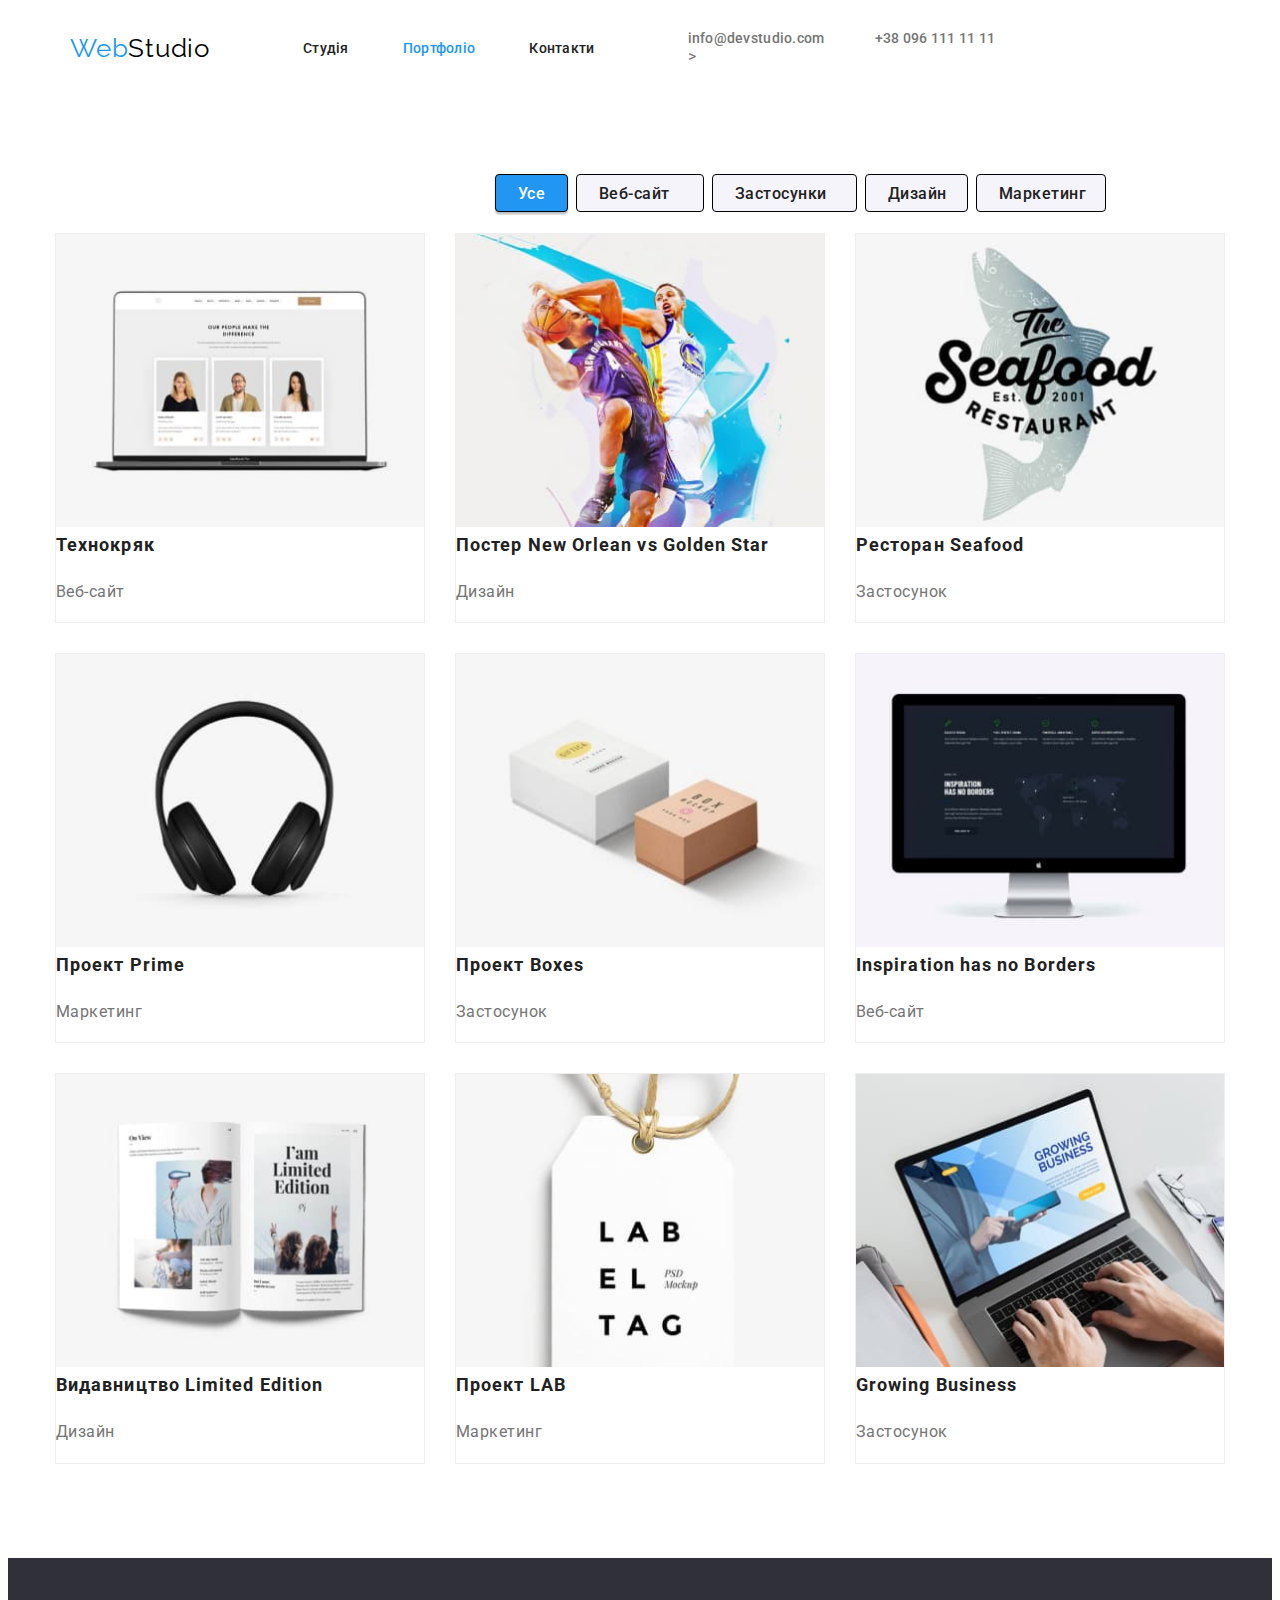
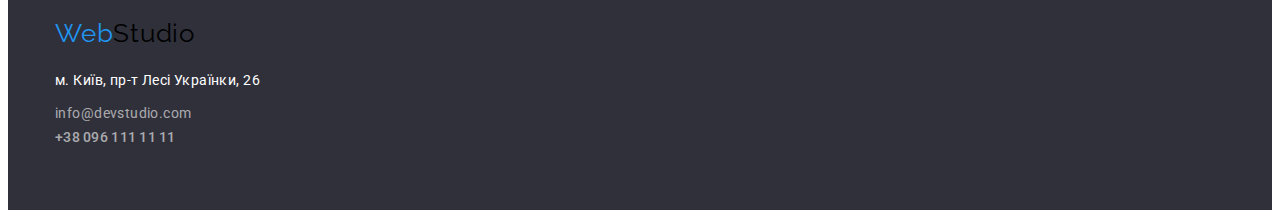
==== portfolio.html @ fc5a06bf "add model" ====
<!DOCTYPE html>
<html lang="en">
<head>
    <meta charset="UTF-8">
    <meta http-equiv="X-UA-Compatible" content="IE=edge">
    <meta name="viewport" content="width=device-width, initial-scale=1.0">
    <title>Портфоліо</title>
    <link rel="stylesheet" href="node_modules/modern-normalize/modern-normalize.css">
    <link href="https://fonts.googleapis.com/css2?family=Raleway:wght@700&family=Roboto:wght@400;500;700;900&display=swap" rel="stylesheet">
    <link rel="stylesheet" href="style.css">
    
</head>
<body>
    <header class="page-header container">
        <div class="container header-nav">
            <a class="logo" href="./"><span class="logo-span">Web</span>Studio</a>
    <nav>
       
        
       <ul class="nav-list">
          <li class="list-item"> <a  class="nav-link" href="./">Студія</a></li>
         <li class="list-item"> <a  class="nav-link-portfolio" href="./portfolio.html" target="_blank" rel="noopener noreferer" >Портфоліо</a></li>
          <li class="list-item"> <a  class="nav-link" href="">Контакти</a></li>
       </ul>  
         </nav>
        <ul  class="link-list">
        <li><a class="mail" href="mailto:info@devstudio.com">info@devstudio.com</a>></li>
        <li><a class="list-item" href="tel:+38096111111">+38 096 111 11 11</a></li>
        </ul>
        </header>
    </div>

     <main>
       <section class="section-link">
           <div class="container">
           <!-- секція посилань  -->
         <ul class="filter">
            <li class="link-catalog filter-link"> <a class="use" href=""> Усе</a></li>
            <li class="veb-catalog filter-link"> <a class="veb" href="">Веб-сайт</a></li>
            <li class="app-catalog filter-link"> <a class="app" href="">Застосунки</a></li>
            <li class="dys-catalog filter-link"> <a class="dys" href="">Дизайн</a></li>
            <li class="mark-catalog filter-link"> <a class="mark" href="">Маркетинг</a></li>
         </ul>
        </div>
        </section>
       <section class="section-portfolio">
           <!-- Секція портфоліо -->
           <div class="container">
<ul class="examples">
    <li class="examples-link"> <a href="">
        <img src="./img/macbook.jpg" alt="ноутбук"  width="370" height="294">
    <h2 class="term">Технокряк</h2>
    <p class="direction">Веб-сайт</p>
    </a>
        </li>
        <li class="examples-link"> <a href="">
            <img src="./img/basketball.jpg" alt="спорт"  width="370" height="294">
        <h2 class="term">Постер New Orlean vs Golden Star</h2>
        <p class="direction">Дизайн</p>
        </a>
            </li>
            <li class="examples-link"> <a href="">
                <img src="./img/seafood.jpg"alt="рибка"  width="370" height="294">
            <h2 class="term">Ресторан Seafood</h2>
            <p class="direction">Застосунок</p>
            </a>
                </li>
            </li>
            <li class="examples-link">  <a href="">
                <img src="./img/headphone.jpg"alt="навушники"  width="370" height="294">
            <h2 class="term"> Проект Prime</h2>
            <p class="direction">Маркетинг</p>
            </a>
                </li>  

                <li class="examples-link"> <a href="">
                    <img src="./img/boxes.jpg"alt="коробки"  width="370" height="294">
                <h2 class="term">Проект Boxes</h2>
                <p class="direction">Застосунок</p>
                </a>
                    </li>  

                    <li class="examples-link"> <a href="">
                        <img src="./img/computer.jpg"alt="комп'ютер"  width="370" height="294">
                    <h2 class="term">Inspiration has no Borders</h2>
                    <p class="direction">Веб-сайт</p>
                    </a>
                        </li>  

                        <li class="examples-link"> <a href="">
                            <img src="./img/magazine.jpg"alt="книга"  width="370" height="294">
                        <h2 class="term">Видавництво Limited Edition</h2>
                        <p class="direction">Дизайн</p>
                        </a>
                            </li>  

                            <li class="examples-link"> <a href="">
                                <img src="./img/lab.jpg"alt="лаб"  width="370" height="294">
                            <h2 class="term">Проект LAB</h2>
                            <p class="direction">Маркетинг</p>
                            </a>
                                </li>  

                                <li class="examples-link"> <a href="">
                                    <img src="./img/growing.jpg"alt="ноутбук2"  width="370" height="294">
                                <h2 class="term">Growing Business</h2>
                                <p class="direction">Застосунок</p>
                                </a>
                                    </li>  
                 
               </ul>
</div>
    </section>
      </main>
      <footer class="section-footer">
        <div class="container">
        <a class="logo" href=""><span class="logo-span">Web</span>Studio</a>
        <address class="adrdess-link">м. Київ, пр-т Лесі Українки, 26</address>
        <ul>
          <li><a class="email" href="mailto:info@devstudio.com">info@devstudio.com</a></li>
          <li><a class="tel" href="tel:+38096111111">+38 096 111 11 11</a></li>
          </ul>
        </div>
        </footer>
</body>
</html>
---- style.css ----
:root{
 --primary-text-color: #757575;
--title-text-color: #212121;
--accent-color: #2196F3;
--background-color: #ffffff;
--svg: #AFB1B8;


}
/* глобальний border-box */
html{
    box-sizing: border-box;
}

*,
*::before,
*::after{
    box-sizing: inherit;
}

body{
    color: var(--primary-text-color);
}
a {
    text-decoration: none;
}
.section{
    padding-top: 94px;
    padding-bottom: 94px;
    margin-top: 0;
    margin-bottom: 0;
}
h1,h2,h3,p,ul{
   margin-top: 0;

}
img{
    display: block;
    max-width: 100%;
    height: auto;
}
ul{
    padding: 0;
    margin: 0;
    list-style: none;
}
/* Header */
/* .navigation{
    fill: currentColor
} */

.logo {

    margin-bottom: 25px;
    margin-top: 25px;
    color:#000000; 
    font-family: Raleway, sans-serif;
    font-style: 700;
    font-size: 26px;
    line-height: 1.2;
    letter-spacing: 0.03em;
}
.logo-span,.nav-link-portfolio, .nav-link:hover, .nav-link:focus
{
   color: #2196F3;
}
.nav-link, .head-title, .second-title, .third-title,.name, .term {
    color: #212121;
}

 .note, .Qualifying, .direction, .list-item, .mail { 
     color: 
    #757575;

}

.hero-title
{
    color:#FFFFFF ;
    padding-bottom: 30px;
}

.section-team {
    height: 648px;
    
    background-color: #F5F4FA;
}
/* footer */

.section-footer {
    background-color: #2F303A;
    padding-bottom: 60px;
padding-top: 60px;
}
.email, .tele, .tel {

    color: rgba(255, 255, 255, 0.6);
}
.adrdess-link {
    color: #FFFFFF;
    margin-top: 20px;
    margin-bottom: 9px;
}

/* portfolio */
.section-link{
    background-color: #E5E5E5;
}


/* text */
body{
color: var(--primary-text-color);
background-color: #ffffff;
font-family: roboto, sans-serif;
}
a {
    text-decoration: none;
}
/* шапка сайта */
ul {
    list-style: none;
}
span {
    color: var(--accent-color);
}

.mail, .tel, .nav-link {
    font-family: Roboto, sans-serif;
font-style: normal;
font-weight: 500;
font-size: 14px;
line-height: 1.1;
letter-spacing: 0.02em;

}
/* modal thing */
.backdrob{
    position: fixed;
    top: 0;
    left: 0;
    width: 100%;
    height: 100%;
    background-color: rgba(0, 0, 0, 0.2);
}
.modal{
    position: absolute;
    top: 50%;
    left: 50%;
    transform: translate(-50%,-50%);
    width: 528px;
    height: 581px;
    background-color: var(--background-color);

}
.modal-button{
position: absolute;
top: 8px;
right: 8px;
 border: 0;/*1px solid rgba(0, 0, 0, 0.1); */
border-radius: 50%;
width: 30px;
height: 30px;
background-image: url("./img/iconssvg/close.svg");
background-size: contain;

}
.hero-title {
    font-family: Roboto sans-serif;
font-style: normal;
font-weight: 900;
font-size: 44px;
line-height: 1.4;
letter-spacing: 0.06em;
}
.head-title{
    font-family: Roboto sans-serif;
font-style: normal;
font-weight: 700;
font-size: 14px;
line-height: 1.1;
letter-spacing: 0.03em;
}
.second-title, .third-title  {
    font-family: Roboto, sans-serif;
font-style: normal;
font-weight: 700;
font-size: 36px;
line-height: 1.2;
text-align: center;
letter-spacing: 0.03em;
margin-bottom: 50px;
}

.name {
    font-family: Roboto sans-serif;
font-style: normal;
font-weight: 500;
font-size: 16px;
line-height: 1.2;
/* identical to box height */
text-align: center;
letter-spacing: 0.03em;
}
.Qualifying {
    font-family: Roboto sans-serif;
font-style: normal;
font-weight: 400;
font-size: 16px;
line-height: 1.2;
/* identical to box height */
text-align: center;
letter-spacing: 0.03em;

}

.adrdess-link, .email,.tele,  .note {
    font-family: Roboto sans-serif;
font-style: normal;
font-weight: 400;
font-size: 14px;
line-height: 1.7;
/* or 171% */
letter-spacing: 0.03em;
}
.term {

    font-family: Roboto, sans-serif;
font-style: normal;
font-weight: 700;
font-size: 18px;
line-height: 2.0;
/* identical to box height, or 200% */
letter-spacing: 0.06em;

}
.direction {
    font-family: Roboto, sans-serif;
font-style: normal;
font-weight: 400;
font-size: 16px;
line-height: 1.8;
/* identical to box height, or 188% */
letter-spacing: 0.03em;
}
/* linksportfolio */
.link-catalog {
    position: absolute;
    width: 73px;
    height: 38px;
    left: 495px;
    top: 174px;
    
    background: #2196F3;
/* shadow-middle */
box-shadow: 0px 3px 1px rgba(0, 0, 0, 0.1), 0px 1px 2px rgba(0, 0, 0, 0.08), 0px 2px 2px rgba(0, 0, 0, 0.12);
border-radius: 4px;

}
.use {
    color: #FFFFFF;
    font-family: Roboto, sans-serif;
font-style: normal;
font-weight: 500;
font-size: 16px;
line-height: 1.6;
/* identical to box height, or 162% */
text-align: center;
letter-spacing: 0.03em;
}
.veb-catalog{
    position: absolute;
width: 128px;
height: 38px;
left: 576px;
top: 174px;

background: #F5F4FA;
border-radius: 4px;
}
.veb, .mark, .app, .dys  {
    color: #212121;
    font-family: Roboto, sans-serif;
font-style: normal;
font-weight: 500;
font-size: 16px;
line-height: 1.6;
/* identical to box height, or 162% */
text-align: center;
letter-spacing: 0.03em;
}
.app-catalog {
    position: absolute;
width: 145px;
height: 38px;
left: 712px;
top: 174px;

background: #F5F4FA;
border-radius: 4px;
}
.dys-catalog {
    position: absolute;
width: 103px;
height: 38px;
left: 865px;
top: 174px;

background: #F5F4FA;
border-radius: 4px;
}
.mark-catalog {
    position: absolute;
width: 103px;
height: 38px;
left: 865px;
top: 174px;

background: #F5F4FA;
border-radius: 4px;
}
.mark-catalog {
    position: absolute;
width: 130px;
height: 38px;
left: 976px;
top: 174px;

background: #F5F4FA;
border-radius: 4px;

}
.container {
    width: 1200px;
    margin-right: auto;
    margin-left: auto;
    margin-top: 0;
    padding-left: 15px;
    padding-right: 15px;
}

.section, .section-team {
    padding-top: 94;
    padding-bottom: 94;

}
.header-nav {
    margin-bottom: 0;

}
.nav-list, .link-list {
display: flex;
    margin-left: 93px;


}
.nav-list, .header-nav {
    display: flex;
    align-items: center ;
    justify-content: flex-start;
}
.list-item {
    /* border: 1px solid red; */
    margin-right: 54px;
   

font-family: 'Roboto';
font-style: normal;
font-weight: 500;
font-size: 14px;
line-height: 1.1;
letter-spacing: 0.02em;
}
.list-item:last-child {
    margin-right: 0;
}
.link-list {
    display: flex;
}
.link-list li + li {
    margin-left: 50px;

}
.button {
display: inline-block;
min-width: 200px;
padding: 10px 25px;
margin-top: 0;
background: #2196F3;
box-shadow: 0px 4px 4px rgba(0, 0, 0, 0.15);
border-radius: 4px;
text-decoration: none;
font-family: Roboto, sans-serif;
font-style: normal;
font-weight: 700;
font-size: 16px;
line-height: 1.8;
align-items: center;
text-align: center;
letter-spacing: 0.06em;
color: #FFFFFF;

}

ul {
    padding: 0;
    margin: 0;
    list-style: none;
}
.hero-section{
    background-color: #2F303A ;
    text-align: center;
    padding-bottom: 200px; 
    padding-top: 200px;
 background-image: linear-gradient(
     to right, 
     rgba(47, 48, 58, 0.4),
     rgba(47, 48, 58, 0.4)
 ),
 url("../img/bgi-hero.jpg");
 background-position: center;
 background-size:cover;
 background-repeat: no-repeat;
}
.features {
    display: flex;
    justify-content: space-between;

}
.head-title {
    font-family: Roboto, sans-serif;
font-style: normal;
font-weight: 700;
font-size: 14px;
line-height: 1.1;
letter-spacing: 0.03em;
text-transform: uppercase;

color: #212121;
}
.note{
    font-family: Roboto, sans-serif;
font-style: normal;
font-weight: 400;
font-size: 14px;
line-height: 1.7;
/* or 171% */
letter-spacing: 0.03em;

color: #757575;
}
.hero-title{
    display: block;


    margin-top: 0px;
    margin-bottom: 30px;
margin-bottom: 46px;
text-transform: uppercase;
    color: var(--background-color);
  
    font-weight: 900;
    font-size: 44px;
    line-height: 1.4;
    text-align: center;
    letter-spacing: 0.06em;
  }

.second-title{
    margin-bottom: 50px;
    color: var(--title-text-color);

    font-weight: 700;
    font-size: 36px;
    line-height: 1.2;
    text-align: center;
    letter-spacing: 0.03em;
}
.head-title{
    margin-bottom: 10px;
    color: var(--title-text-color);
  
    font-weight: 700;
    font-size: 14px;
    line-height: 1.14;
    letter-spacing: 0.03em;
}
.feature-item {
    width: 270px;
}
.note, .features {
    color: var(--primary-text-color);
  
    font-size: 14px;
    line-height: 1.7;
    letter-spacing: 0.03em;
}
.visually-hidden {
    position: absolute;
    width: 1px;
    height: 1px;
    border: 0;
    margin: -1px;
    padding: 0;
    clip: rect(0 0 0 0);
    overflow: hidden;
  } 
  .image-list {
      display: flex;
      justify-content: space-between;
    

  }
  .second-title {
      margin-bottom: 50px;
  }
  .team {
      display: flex;
      justify-content: space-between;
      
    
  }
  .team, .name 
  {
      color: var(--title-text-color);

      font-weight: 500 ;
      font-size: 16px;
      line-height: 1.2;
      text-align: center;
      letter-spacing: 00.03em;
  }

  .team-link{
      margin-right: 30px;
      box-shadow: 0px 1px 3px rgba(0, 0, 0, 0.12), 0px 1px 1px rgba(0, 0, 0, 0.14), 0px 2px 1px rgba(0, 0, 0, 0.2);
      border-radius: 0px 0px 4px 4px;
      background: #FFFFFF;
      ;
  }
  .team .Qualifying {
    color: var(--primary-text-color);
  
    font-size: 16px;
    line-height: 1.2;
    text-align: center;
    letter-spacing: 0.03em;
  }
  .name{
    font-family: Roboto,sans-serif;
    font-style: normal;
    font-weight: 500;
    font-size: 16px;
    line-height: 1.2;
    /* identical to box height */
    text-align: center;
    letter-spacing: 0.03em;

    margin-top: 30px;
    margin-bottom: 16px;
  }
  .Qualifying{
    font-family: Roboto, sans-serif;
font-style: normal;
font-weight: 400;
font-size: 16px;
line-height: 1.2;
/* identical to box height */
text-align: center;
letter-spacing: 0.03em;

  }
  /* продолжить потом по Bидео */
  /* footer */
  .section-footer, .adrdess-link{
      
    color: #ffffff;
    background-color: #2f303a;
  
    font-family: Roboto;
    font-style: normal;
    font-weight: 400;
    font-size: 14px;
    line-height: 1.7;
    letter-spacing: 0.03em;
  }
  .footer-logo {
    color: #ffffff;
  
    font-family: Raleway;
    font-style: normal;
    font-weight: 700;
    font-size: 26px;
    line-height: 1.2;
    letter-spacing: 0.03em;

  }
  .footer-contacts {
    color: rgba(255, 255, 255, 0.6);
  }
  .footer-contacts:hover,
  .footer-contacts:focus {
    color: var(--accent-color);
  }
 
  
  .email, .tele{
    font-family: Roboto, sans-serif;
    font-style: normal;
    font-weight: 400;
    font-size: 14px;
    line-height: 1.7;
    /* or 171% */
    letter-spacing: 0.03em;
    
    color: rgba(255, 255, 255, 0.6);
  }
  /* portfolio */

  .mark-catalog, .app-catalog,.dys-catalog,.link-catalog,.veb-catalog{
    display: inline-block;
    border: 1px solid black;
    border-radius: 4px;
   min-width: 73px;
    height: 38px;
    padding: 6px 22px;
  }
  
  /*приклади рабіт*/
  
  .term {
    color: var(--title-text-color);
  
    font-weight: 700;
    font-size: 18px;
    line-height: 2;
    letter-spacing: 0.06em;
  }
  
  .direction {
    color: var(--primary-text-color);
  
    font-size: 16px;
    line-height: 1.8;
    letter-spacing: 0.03em;
  }
  .examples
  {
      display: flex;
      flex-wrap: wrap;
      margin-left: -30px;
      margin-top: -30px;
     
  }
  .section-portfolio {
    padding-top: 94px;
    padding-bottom: 94px;
    margin-top: 0;
    margin-bottom: 0;
  }
  .examples-link {
    flex-basis: calc((100% - 90px) / 3);
    margin-left: 30px;
    margin-top: 30px;
    border: 1px solid #EEEEEE;

  }
 
  .navigation:hover,.filter-link:hover,
  .navigation:focus,.filter-link:focus{
      /* background: var(--accent-color); */
      color: var(--accent-color);
  }
.filter {
    display: flex;
justify-content: center;
margin-bottom: 50px;
}



/* псевдоелементи 1частина */


.fea-icons{
    background-color:  #F5F4FA;;
    width: 270px;
    height: 120px;
    display: flex;
    justify-content: center;
    align-items: center;
    margin-bottom: 30px;
}
.contact-nav{
    margin-right: 10px;
   fill: currentColor;
}
.mail, .list-item {
    display: flex;
    align-items: center;
}

.link-list .navigation:focus,
.link-list .navigartion:hover,
.contact-nav:focus,
.contact-nav:hover{ 
    color: var(--accent-color);
    fill: var(--accent-color);
}
.symbol-icons{
  display: flex;
  justify-content: center;
  align-items: baseline;
}
.networks:not(:last-child){
    margin-right: 22px;
    margin-top: 16px;
}
.social-link{
    display: inline-flex;
    justify-content: center;
    align-items: center;
    width: 44px;
    height: 44px;
    border-radius: 50%;
    color: var(--svg);
   
}
.social-link:hover,
.social-link:focus{
background-color: var(--accent-color);
fill: var(--background-color);

}

.social-icon:hover{
fill: var(--background-color);
}
 
/* 
.symbol-icons-footer{
    display:flex;
    margin-left: 70px;

}
.join{
    margin-top: 72px;
    margin-bottom: 20px;
} */
/* постійні клієнти */
.customer{
    display: flex;
    }
    .customers-item :not(:last-child){
        margin-right: 30px;
    }
    .customers-link{
        display: flex;
        justify-content: center;
        align-items: center;
        width: 170px;
        height: 90px;
        border: 1px solid var(--svg);
        border-radius: 4px;


        color: var(--svg);
    }
    .customers-link:hover
    .customers-link:focus{
        
        border-radius: 1px solid var(--accent-color);
        color: var(--accent-color);
    }
    .customer-icon{
        fill: currentColor;
    }
    
    /* приєднйтесь */
    .section-footer .network-link{
        background-color: rgba(255,255, 255, 0.6);
        color: var(--background-color);
      
    }
    .join, .social-icon{
        fill: currentColor;
    }
    .footer-item{
        display:flex;
        align-items: baseline;
    }
    .footer-contact{
        margin-right: 70px;
    }
    .join-networks{
        margin-bottom: 20px;
        font-size: 14px;
        line-height: 1.2;
        font-weight: 700;
        text-transform: uppercase;
        color: var(--background-color);
    }
    .join .social-link:hover,
    .join .social-link:focus{
        background-color: var(--accent-color);
    }

    .social-network-list{
        display: flex;
        align-items: baseline;
    }
    /* customers */
    .customers-icon{
        fill: currentColor;
        align-items: center;
        justify-content: center;
    }
    .customers-item{
        margin-right: 30px;
    }
    .customers-link:focus,
    .customers-link:hover{
        color: var(--accent-color);
    }
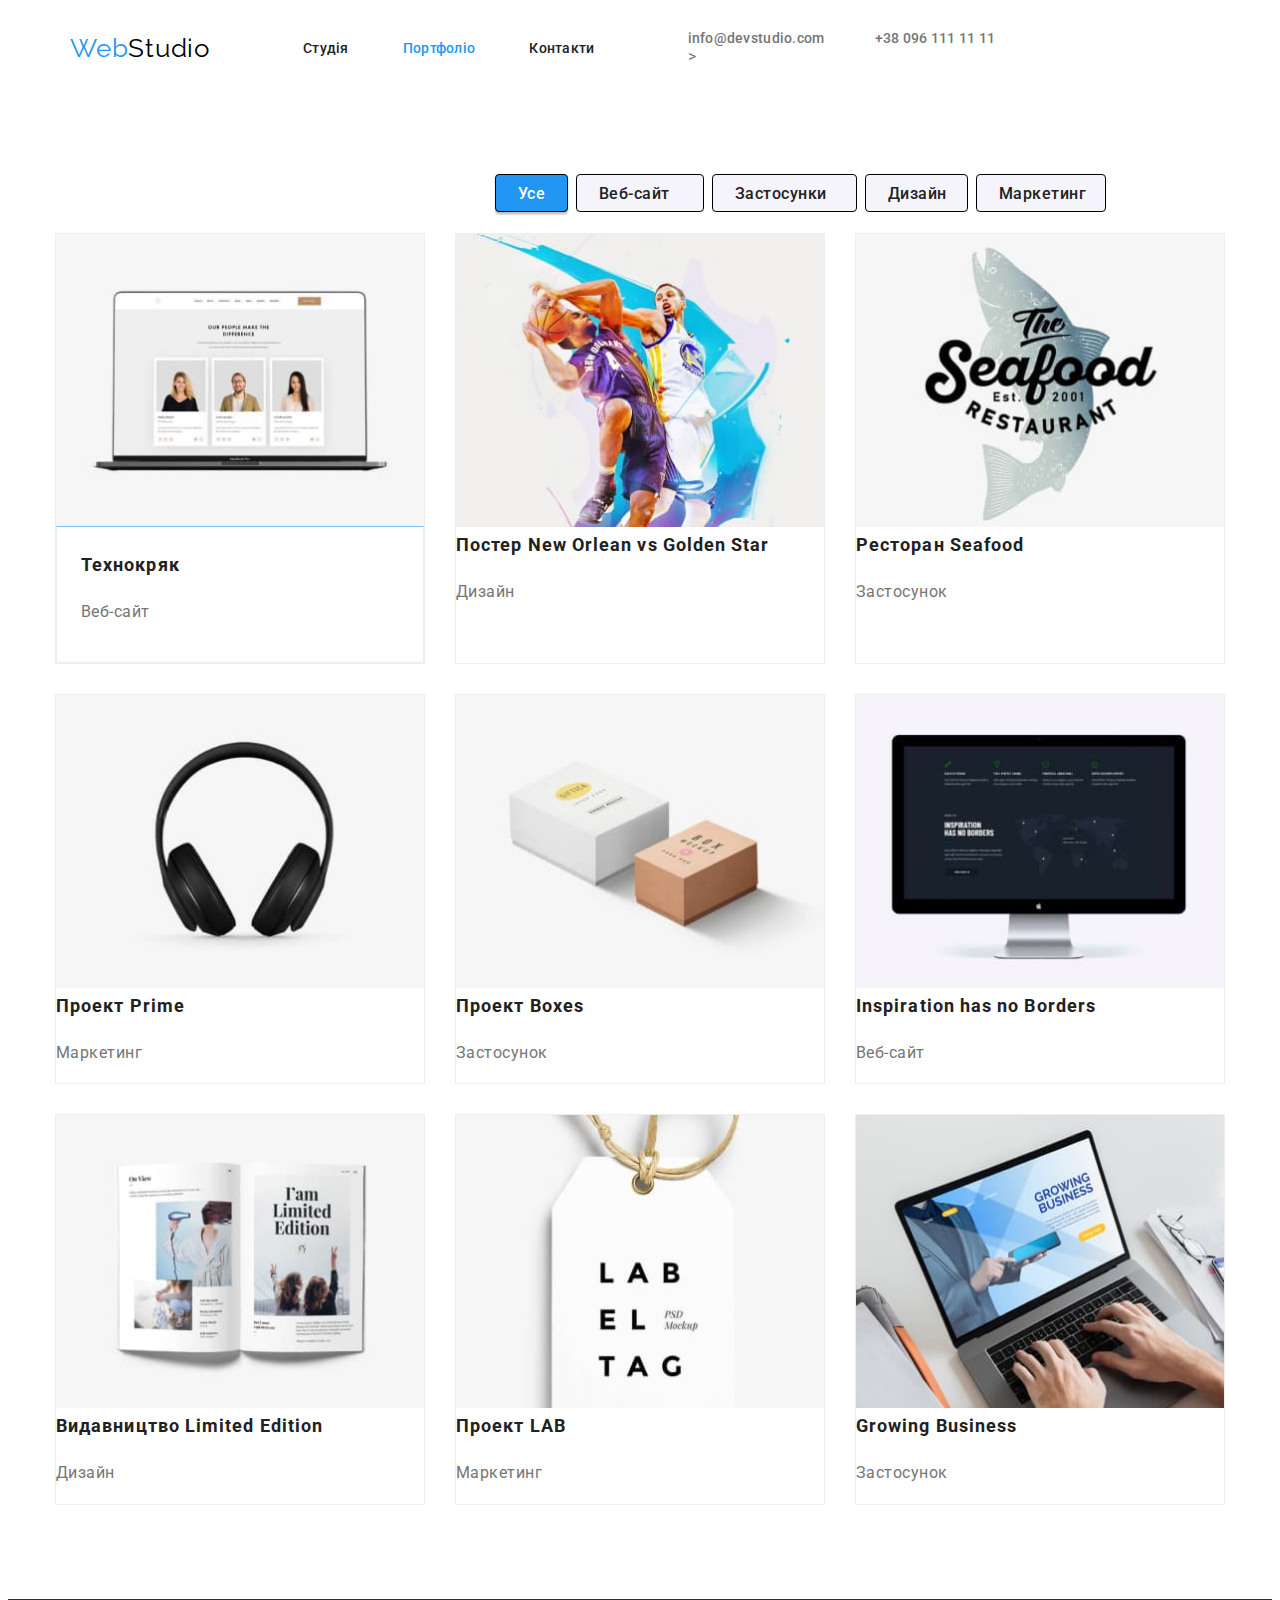
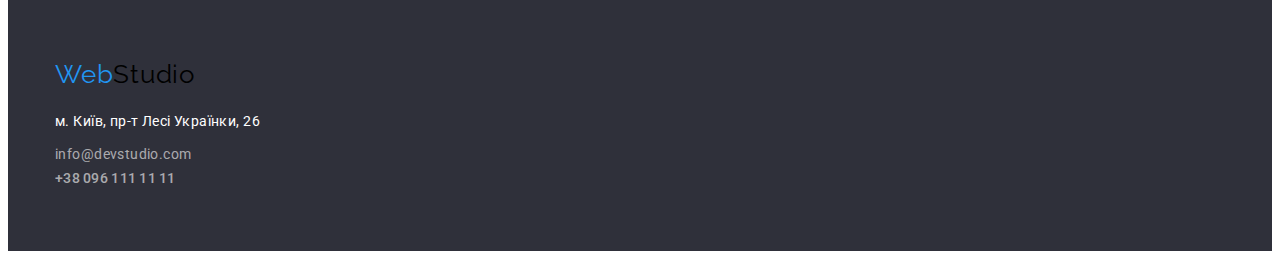
==== commit b74d82a0: "add animation" ====
--- a/portfolio.html
+++ b/portfolio.html
@@ -47,14 +47,23 @@
            <!-- Секція портфоліо -->
            <div class="container">
 <ul class="examples">
-    <li class="examples-link"> <a href="">
-        <img src="./img/macbook.jpg" alt="ноутбук"  width="370" height="294">
+    <li class="examples-link"> <a href="" class="link-thimb">
+       <div class="img-thumb">
+        <img class="card" src="./img/macbook.jpg" alt="ноутбук"  width="370" height="294">
+        <div class="overlay">
+            <p>Технокрик це сучасний майданчик поширення коронавірусу. 
+                Компанії використовують цю платформу для цифрового шпигунства 
+                та атак на захищені сервери конкурентів.</p>
+        </div>
+    </div>
+    <div class="link-text">
     <h2 class="term">Технокряк</h2>
     <p class="direction">Веб-сайт</p>
+</div>
     </a>
         </li>
         <li class="examples-link"> <a href="">
-            <img src="./img/basketball.jpg" alt="спорт"  width="370" height="294">
+            <img class="card" src="./img/basketball.jpg" alt="спорт"  width="370" height="294">
         <h2 class="term">Постер New Orlean vs Golden Star</h2>
         <p class="direction">Дизайн</p>
         </a>
--- a/style.css
+++ b/style.css
@@ -676,7 +676,52 @@
 justify-content: center;
 margin-bottom: 50px;
 }
-
+.link-text{
+    border-left: 1px solid #EEEEEE;
+    border-right: 1px solid #EEEEEE;
+    border-bottom: 1px solid #EEEEEE;
+    padding: 20px 24px;
+}
+.card{
+    display: block;
+    border-top: transparent;
+    overflow: hidden;
+}
+.link-thumb:hover .link-text,
+.link-thumb:focus .link-text{
+    
+    box-shadow: 0px 1px 1px rgba(0, 0, 0, 0.12), 
+    0px 4px 4px rgba(0, 0, 0, 0.06), 1px 4px 6px rgba(0, 0, 0, 0.16);
+}
+
+/* overlay */
+.img-thumb{
+    position: relative;
+    /* width: 100%;
+    height: 100%; */
+    overflow: hidden;
+}
+.overlay{
+    position: absolute;
+    width: 100%;
+    height: 100%;
+    top: 0;
+    left: 0;
+    background-color: rgba(33, 150, 243, 0.9);
+    color: var(--background-color);
+    padding: 63px 24px;
+    margin: 0;
+    font-size: 18px;
+    line-height: 1.5;
+
+    transform: translateY(100%);
+    transition: transform 250ms cubic-bezier(0.4, 0, 0.2, 1);
+
+}
+.link-thumb:hover .overlay,
+.link-thumb:focus .overlay{
+    transform: translateY(0);
+}
 
 
 /* псевдоелементи 1частина */
